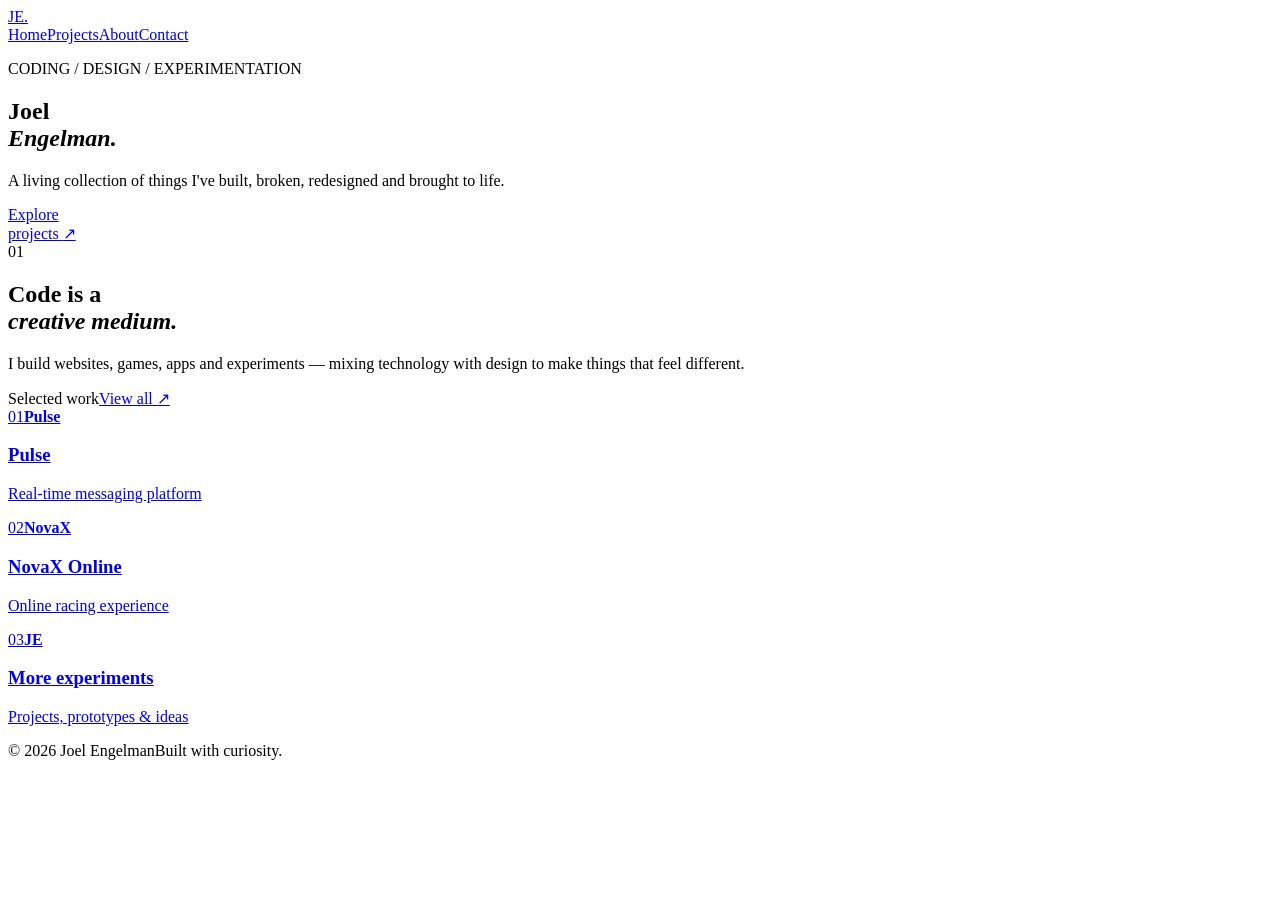
==== index.html @ 9156048a "Create modern Projects portfolio homepage" ====
<!DOCTYPE html>
<html lang="en">
<head>
<meta charset="UTF-8">
<meta name="viewport" content="width=device-width,initial-scale=1.0">
<title>Projects — Joel Engelman</title>
<meta name="description" content="A collection of coding projects by Joel Engelman.">
<link rel="stylesheet" href="styles.css">
</head>
<body>
<div class="cursor"></div>
<header><a class="logo" href="index.html">JE<span>.</span></a><nav><a class="active" href="index.html">Home</a><a href="projects.html">Projects</a><a href="about.html">About</a><a href="contact.html">Contact</a></nav></header>
<main>
<section class="hero"><p class="eyebrow reveal">CODING / DESIGN / EXPERIMENTATION</p><h1 class="reveal">Joel<br><em>Engelman.</em></h1><p class="hero-copy reveal">A living collection of things I've built, broken, redesigned and brought to life.</p><a class="circle-link reveal" href="projects.html">Explore<br>projects <span>↗</span></a></section>
<section class="statement"><span>01</span><h2>Code is a<br><em>creative medium.</em></h2><p>I build websites, games, apps and experiments — mixing technology with design to make things that feel different.</p></section>
<section class="featured"><div class="section-head"><span>Selected work</span><a href="projects.html">View all ↗</a></div><div class="project-grid"><a class="project-card reveal" href="projects.html"><div class="project-art art-one"><span>01</span><strong>Pulse</strong></div><h3>Pulse</h3><p>Real-time messaging platform</p></a><a class="project-card reveal" href="projects.html"><div class="project-art art-two"><span>02</span><strong>NovaX</strong></div><h3>NovaX Online</h3><p>Online racing experience</p></a><a class="project-card reveal" href="projects.html"><div class="project-art art-three"><span>03</span><strong>JE</strong></div><h3>More experiments</h3><p>Projects, prototypes & ideas</p></a></div></section>
</main>
<footer><span>© 2026 Joel Engelman</span><span>Built with curiosity.</span></footer>
<script src="script.js"></script>
</body></html>
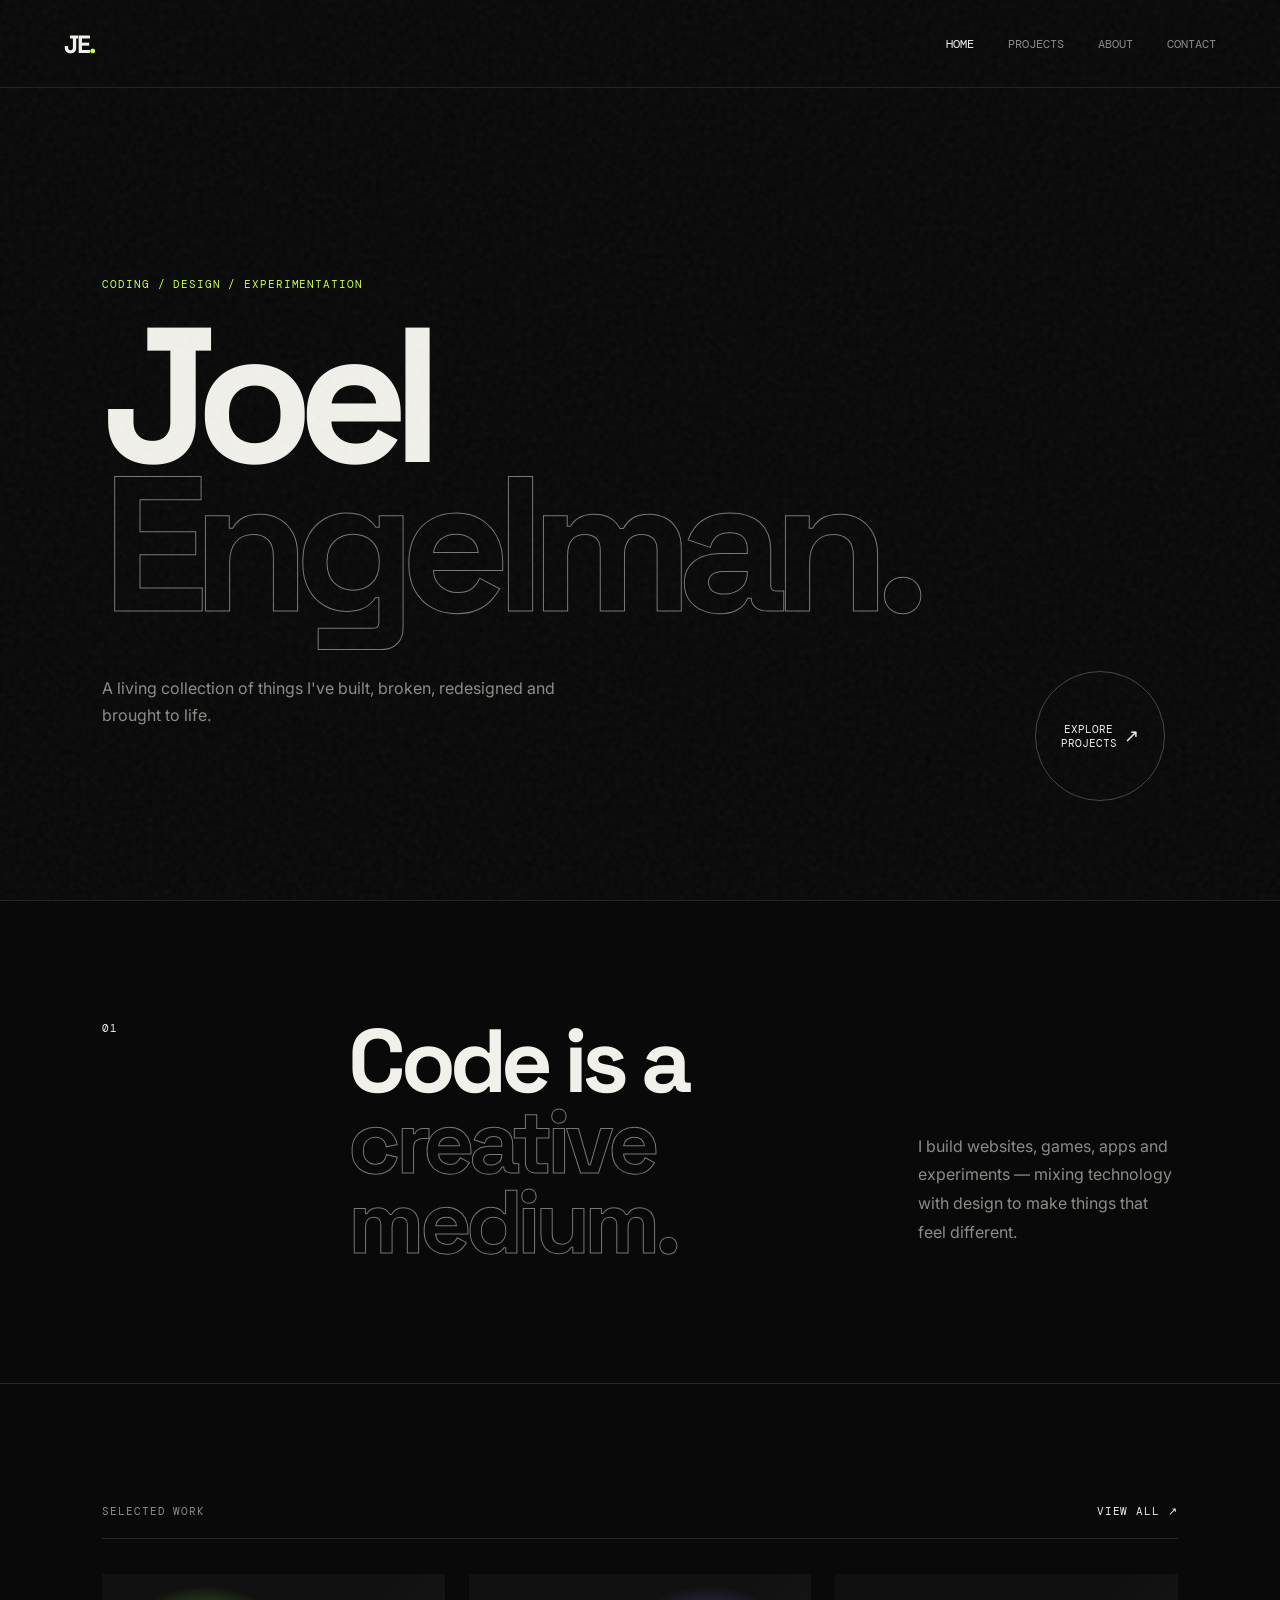
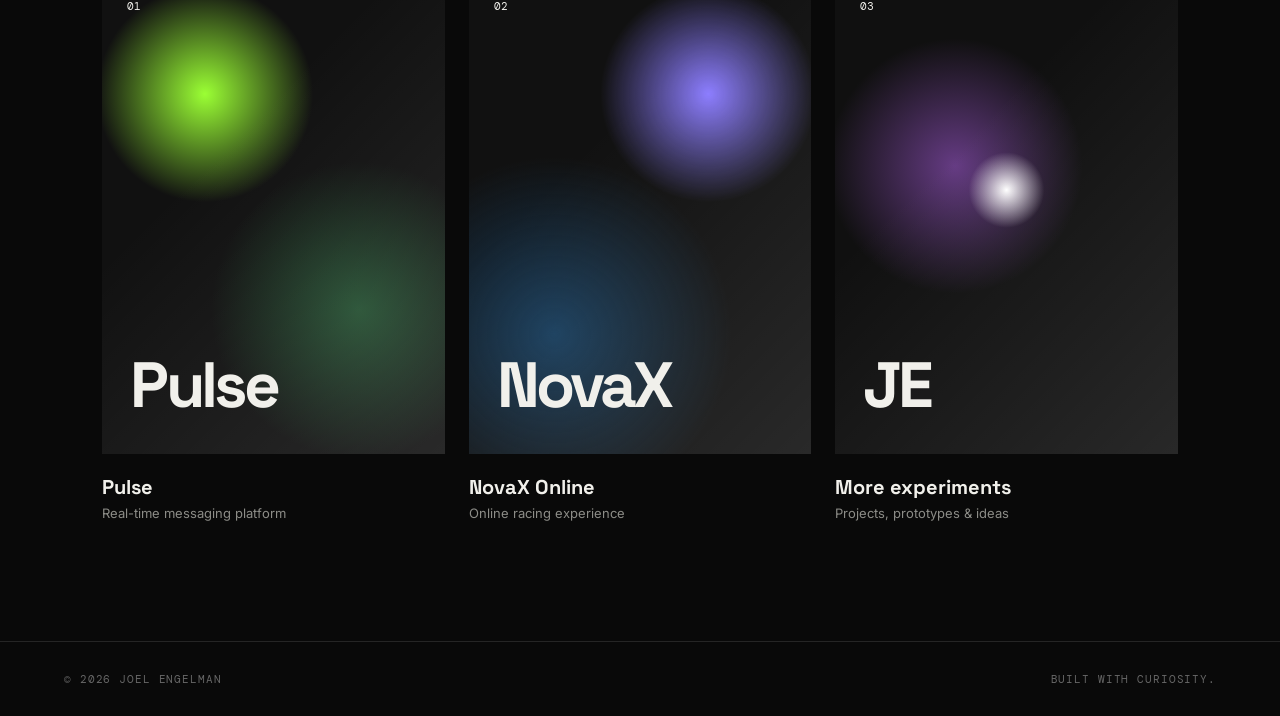
==== commit 6db66d9e: "Add automatic light and dark favicons" ====
--- a/index.html
+++ b/index.html
@@ -1,11 +1,13 @@
 <!DOCTYPE html>
 <html lang="en">
 <head>
-<meta charset="UTF-8">
-<meta name="viewport" content="width=device-width,initial-scale=1.0">
-<title>Projects — Joel Engelman</title>
-<meta name="description" content="A collection of coding projects by Joel Engelman.">
-<link rel="stylesheet" href="styles.css">
+  <meta charset="UTF-8">
+  <meta name="viewport" content="width=device-width,initial-scale=1.0">
+  <title>Projects — Joel Engelman</title>
+  <meta name="description" content="A collection of coding projects by Joel Engelman.">
+  <link rel="icon" href="favicon-dark.svg" media="(prefers-color-scheme: light)">
+  <link rel="icon" href="favicon-light.svg" media="(prefers-color-scheme: dark)">
+  <link rel="stylesheet" href="styles.css">
 </head>
 <body>
 <div class="cursor"></div>
@@ -17,4 +19,5 @@
 </main>
 <footer><span>© 2026 Joel Engelman</span><span>Built with curiosity.</span></footer>
 <script src="script.js"></script>
-</body></html>+</body>
+</html>
--- a/styles.css
+++ b/styles.css
@@ -0,0 +1,2 @@
+@import url('https://fonts.googleapis.com/css2?family=DM+Mono:wght@400;500&family=Inter:wght@400;500;600;700;800&family=Space+Grotesk:wght@400;500;600;700&display=swap');
+:root{--bg:#090909;--fg:#f1f0eb;--muted:#8c8c87;--line:#252525;--accent:#c8ff45}*{box-sizing:border-box}html{scroll-behavior:smooth}body{margin:0;background:var(--bg);color:var(--fg);font-family:Inter,Arial,sans-serif;overflow-x:hidden}body:before{content:'';position:fixed;inset:0;pointer-events:none;opacity:.045;background-image:url("data:image/svg+xml,%3Csvg viewBox='0 0 180 180' xmlns='http://www.w3.org/2000/svg'%3E%3Cfilter id='n'%3E%3CfeTurbulence type='fractalNoise' baseFrequency='.9' numOctaves='4' stitchTiles='stitch'/%3E%3C/filter%3E%3Crect width='100%25' height='100%25' filter='url(%23n)'/%3E%3C/svg%3E");z-index:10}a{color:inherit;text-decoration:none}header{height:88px;padding:0 5vw;display:flex;align-items:center;justify-content:space-between;border-bottom:1px solid var(--line);position:relative;z-index:20}.logo{font-family:'Space Grotesk',sans-serif;font-size:25px;font-weight:700;letter-spacing:-2px}.logo span{color:var(--accent)}nav{display:flex;gap:34px;font:12px 'DM Mono',monospace;text-transform:uppercase}nav a{color:var(--muted);transition:.3s}nav a:hover,nav a.active{color:var(--fg)}main{max-width:1500px;margin:auto}.hero{min-height:calc(100vh - 88px);padding:12vh 8vw 10vh;position:relative;display:flex;flex-direction:column;justify-content:center}.eyebrow,.section-head,.statement>span,footer{font:11px 'DM Mono',monospace;text-transform:uppercase;letter-spacing:.08em}.eyebrow{color:var(--accent);margin:0 0 30px}.hero h1{font-family:'Space Grotesk',sans-serif;font-size:clamp(80px,15vw,230px);line-height:.78;letter-spacing:-.085em;margin:0;font-weight:700}.hero h1 em,.statement em{font-style:normal;color:transparent;-webkit-text-stroke:1px #777}.hero-copy{max-width:470px;color:var(--muted);line-height:1.7;margin:55px 0 0;font-size:16px}.circle-link{position:absolute;right:9vw;bottom:11vh;width:130px;height:130px;border:1px solid #444;border-radius:50%;display:flex;align-items:center;justify-content:center;text-align:center;font:11px 'DM Mono',monospace;text-transform:uppercase;transition:.5s}.circle-link span{font-size:18px;margin-left:7px}.circle-link:hover{background:var(--accent);color:#080808;border-color:var(--accent);transform:rotate(12deg) scale(1.08)}.statement{border-top:1px solid var(--line);border-bottom:1px solid var(--line);padding:120px 8vw;display:grid;grid-template-columns:1fr 2.5fr 1.2fr;gap:30px}.statement h2{font-family:'Space Grotesk',sans-serif;font-size:clamp(50px,7vw,100px);line-height:.9;letter-spacing:-.065em;margin:0}.statement p{color:var(--muted);line-height:1.8;max-width:330px;align-self:end}.featured{padding:120px 8vw}.section-head{display:flex;justify-content:space-between;border-bottom:1px solid var(--line);padding-bottom:20px;margin-bottom:35px;color:var(--muted)}.section-head a{color:var(--fg)}.project-grid{display:grid;grid-template-columns:repeat(3,1fr);gap:24px}.project-card{display:block}.project-art{height:480px;position:relative;overflow:hidden;display:flex;align-items:flex-end;padding:28px;background:#151515;transition:.6s}.project-art:after{content:'';position:absolute;inset:0;background:linear-gradient(135deg,transparent 35%,rgba(255,255,255,.1));transition:.6s}.project-card:hover .project-art{transform:translateY(-8px)}.project-card:hover .project-art:after{transform:translateX(15%)}.project-art span{position:absolute;top:25px;left:25px;font:11px 'DM Mono',monospace;z-index:2}.project-art strong{font-family:'Space Grotesk',sans-serif;font-size:clamp(40px,5vw,75px);letter-spacing:-.06em;z-index:2}.art-one{background:radial-gradient(circle at 30% 25%,#9bff34,transparent 25%),radial-gradient(circle at 75% 70%,#244f31,transparent 35%),#111}.art-two{background:radial-gradient(circle at 70% 25%,#8b7cff,transparent 25%),radial-gradient(circle at 25% 75%,#193e5d,transparent 40%),#111}.art-three{background:radial-gradient(circle at 50% 45%,#fff,transparent 12%),radial-gradient(circle at 35% 40%,#653b83,transparent 35%),#101010}.project-card h3{font-family:'Space Grotesk',sans-serif;font-size:20px;margin:20px 0 5px}.project-card p{color:var(--muted);font-size:13px;margin:0}footer{border-top:1px solid var(--line);padding:30px 5vw;display:flex;justify-content:space-between;color:#666}.reveal{opacity:0;transform:translateY(35px);transition:opacity .9s ease,transform .9s ease}.reveal.show{opacity:1;transform:none}@media(max-width:800px){header{height:70px;padding:0 6vw}nav{gap:15px;font-size:9px}.hero{min-height:85vh;padding:12vh 6vw}.hero h1{font-size:23vw}.hero-copy{margin-top:40px}.circle-link{position:relative;right:auto;bottom:auto;margin-top:55px;width:100px;height:100px}.statement{padding:80px 6vw;display:block}.statement h2{margin:25px 0 40px}.project-grid{grid-template-columns:1fr}.featured{padding:80px 6vw}.project-art{height:430px}footer{padding:25px 6vw;gap:20px;flex-direction:column}}
